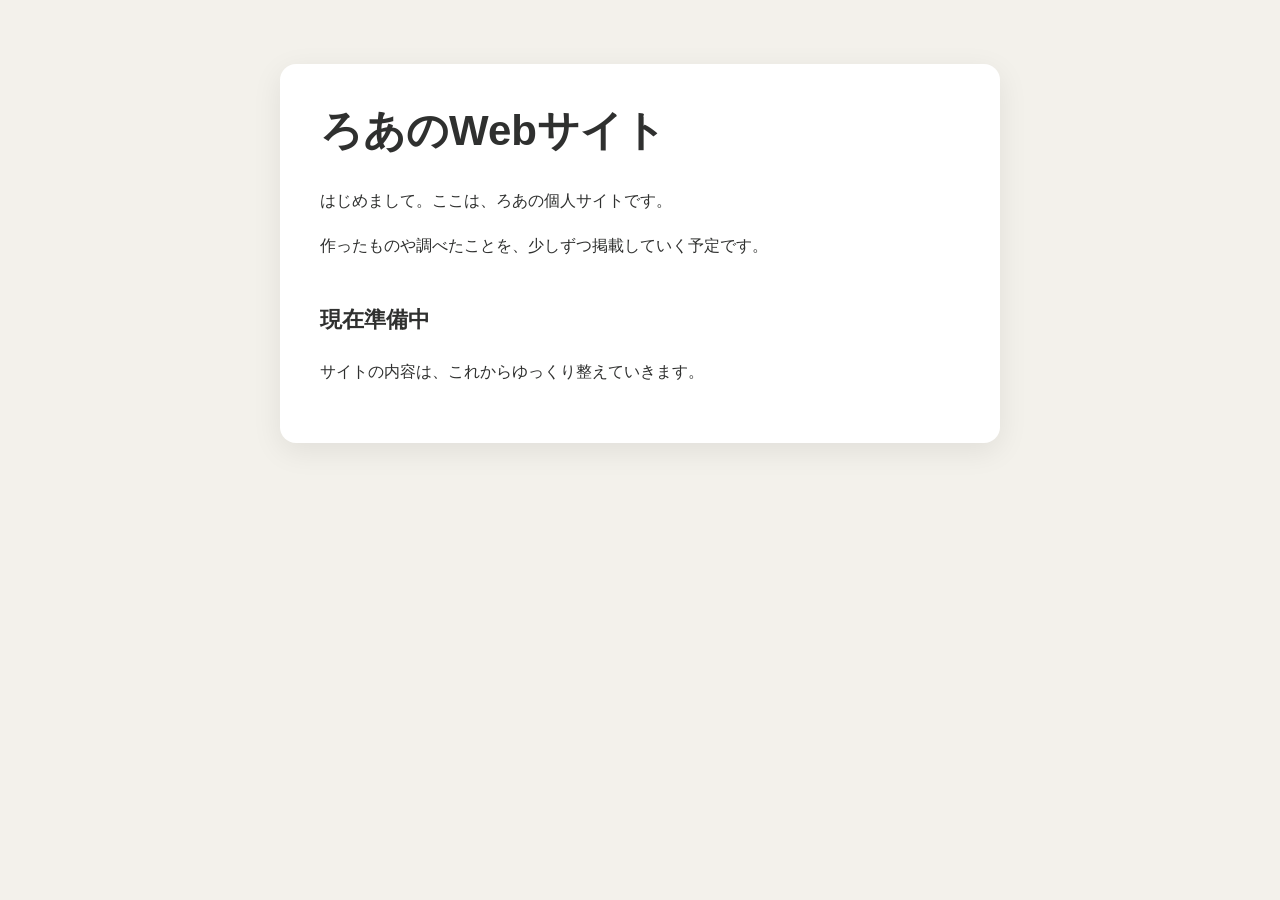
==== index.html @ 8d17dad8 "Create index.html 最初のWebサイトを作成" ====
<!DOCTYPE html>
<html lang="ja">
<head>
  <meta charset="UTF-8">

  <meta
    name="viewport"
    content="width=device-width, initial-scale=1.0"
  >

  <title>ろあのWebサイト</title>

  <style>
    * {
      box-sizing: border-box;
    }

    body {
      margin: 0;
      padding: 24px;
      background: #f3f1eb;
      color: #2f302f;
      font-family:
        -apple-system,
        BlinkMacSystemFont,
        "Hiragino Sans",
        "Yu Gothic",
        sans-serif;
      line-height: 1.8;
    }

    main {
      width: 100%;
      max-width: 720px;
      margin: 40px auto;
      padding: 40px;
      background: #ffffff;
      border-radius: 16px;
      box-shadow: 0 8px 30px rgba(0, 0, 0, 0.08);
    }

    h1 {
      margin-top: 0;
      font-size: clamp(28px, 7vw, 42px);
      line-height: 1.3;
    }

    h2 {
      margin-top: 40px;
      font-size: 22px;
    }

    a {
      color: #426879;
    }

    @media (max-width: 600px) {
      body {
        padding: 12px;
      }

      main {
        margin: 12px auto;
        padding: 24px;
        border-radius: 12px;
      }
    }
  </style>
</head>

<body>
  <main>
    <h1>ろあのWebサイト</h1>

    <p>
      はじめまして。ここは、ろあの個人サイトです。
    </p>

    <p>
      作ったものや調べたことを、少しずつ掲載していく予定です。
    </p>

    <h2>現在準備中</h2>

    <p>
      サイトの内容は、これからゆっくり整えていきます。
    </p>
  </main>
</body>
</html>
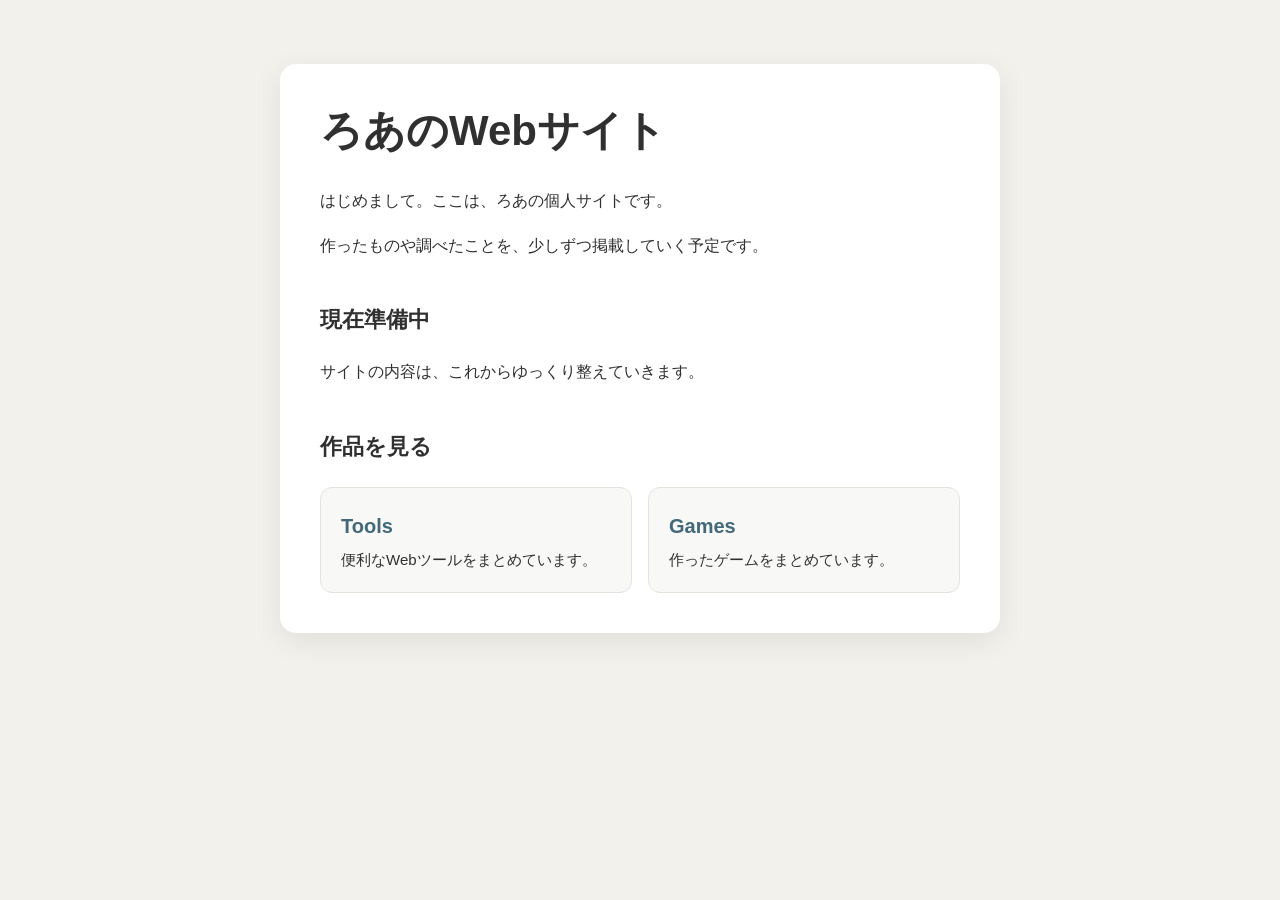
==== commit 2c864df6: "ゲーム一覧とモケイ・マイスターを追加" ====
--- a/index.html
+++ b/index.html
@@ -54,6 +54,49 @@
       color: #426879;
     }
 
+    .site-links {
+      display: grid;
+      grid-template-columns: repeat(2, minmax(0, 1fr));
+      gap: 16px;
+      margin-top: 20px;
+    }
+
+    .site-link {
+      display: block;
+      padding: 20px;
+      color: inherit;
+      text-decoration: none;
+      background: #f8f8f6;
+      border: 1px solid #e3e2dc;
+      border-radius: 12px;
+      transition: background-color 0.2s ease, transform 0.2s ease;
+    }
+
+    .site-link:hover,
+    .site-link:focus-visible {
+      background: #eef4f5;
+      transform: translateY(-2px);
+    }
+
+    .site-link:focus-visible {
+      outline: 3px solid #426879;
+      outline-offset: 3px;
+    }
+
+    .site-link-title {
+      display: block;
+      color: #426879;
+      font-size: 20px;
+      font-weight: 700;
+    }
+
+    .site-link-description {
+      display: block;
+      margin-top: 4px;
+      font-size: 15px;
+      line-height: 1.6;
+    }
+
     @media (max-width: 600px) {
       body {
         padding: 12px;
@@ -63,6 +106,10 @@
         margin: 12px auto;
         padding: 24px;
         border-radius: 12px;
+      }
+
+      .site-links {
+        grid-template-columns: 1fr;
       }
     }
   </style>
@@ -85,6 +132,20 @@
     <p>
       サイトの内容は、これからゆっくり整えていきます。
     </p>
+
+    <h2>作品を見る</h2>
+
+    <nav class="site-links" aria-label="作品カテゴリー">
+      <a class="site-link" href="tools.html">
+        <span class="site-link-title">Tools</span>
+        <span class="site-link-description">便利なWebツールをまとめています。</span>
+      </a>
+
+      <a class="site-link" href="games.html">
+        <span class="site-link-title">Games</span>
+        <span class="site-link-description">作ったゲームをまとめています。</span>
+      </a>
+    </nav>
   </main>
 </body>
-</html>+</html>
